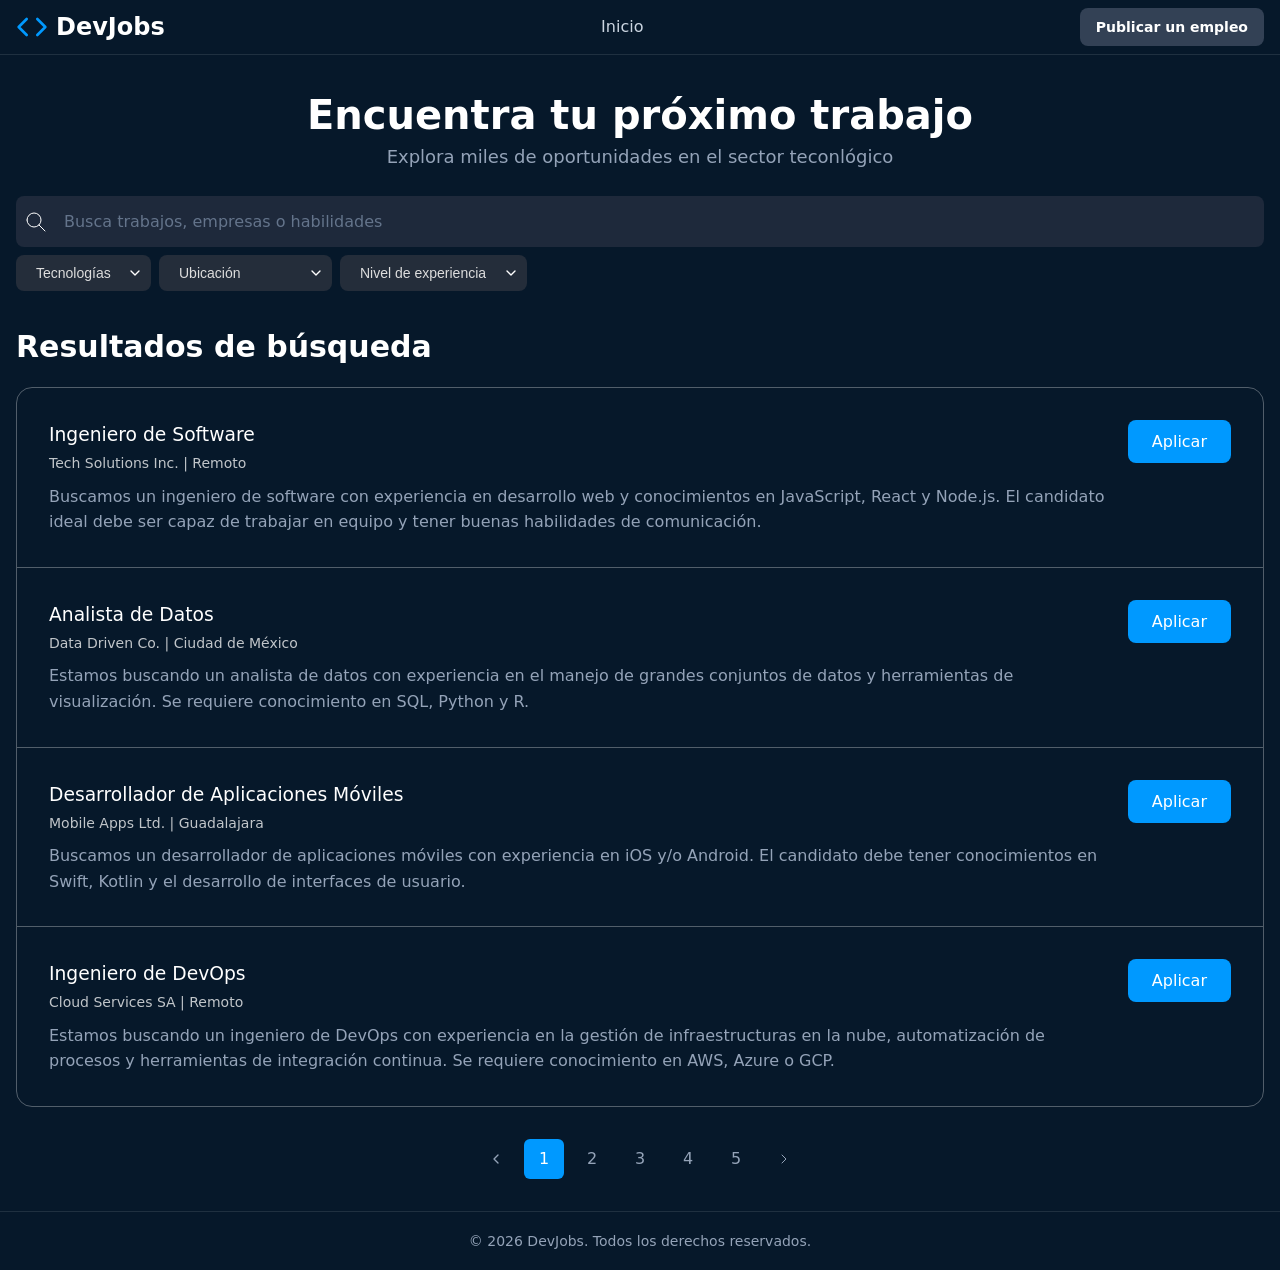
==== HTML-JAVASCRIPT/empleos.html @ cc2488ba "202608141544 - JavaScript - Introducción a JSON" ====
<!DOCTYPE html>
<html lang="es">

<head>
  <title>DevJobs - Empleos</title>
  <meta charset="UTF-8" />
  <meta name="description" content="Listado con empleos y filtros para encontrar el trabajo de tus sueños">

  <link rel="stylesheet" href="./styles.css" />
  <script type = 'module' src="./script.js" ></script>
</head>
<body>  
    <header>
        <h1>
            <svg fill="none" stroke="currentColor" stroke-linecap="round" stroke-linejoin="round" stroke-width="2"
                viewBox="0 0 24 24" xmlns="http://www.w3.org/2000/svg">
                <polyline points="16 18 22 12 16 6"></polyline>
                <polyline points="8 6 2 12 8 18"></polyline>
            </svg>
            DevJobs
        </h1>

        <nav>
            <a href="index.html">Inicio</a>
            <!-- <a href="empleos.html">Empleos</a> -->
        </nav>

        <div>
            <a href="">Publicar un empleo</a>
            <!-- <a href="">Iniciar sesión</a> -->
        </div>
    </header>
    <main>
        <section class="jobs-search">
            <h1>Encuentra tu próximo trabajo</h1>
            <p>Explora miles de oportunidades en el sector teconlógico</p>
            <form id="empleos-search-form" role="search">
                <div class="search-bar">
                    <svg xmlns="http://www.w3.org/2000/svg" width="24" height="24" viewBox="0 0 24 24" fill="none"
                        stroke="currentColor" stroke-width="1" stroke-linecap="round" stroke-linejoin="round"
                        class="icon icon-tabler icons-tabler-outline icon-tabler-search">
                        <path stroke="none" d="M0 0h24v24H0z" fill="none" />
                        <path d="M10 10m-7 0a7 7 0 1 0 14 0a7 7 0 1 0 -14 0" />
                        <path d="M21 21l-6 -6" />
                    </svg>

                    <input name="search" id = "empleos-search-input" required type="text" 
                    placeholder="Busca trabajos, empresas o habilidades">
                </div>
            
                <div class="search-filters">
                    <select name="technology" id="filter-technology">
                        <option value="">Tecnologías</option>
                        <option value="javascript">JavaScript</option>
                        <option value="python">Python</option>
                        <option value="java">Java</option>
                        <option value="react">React</option>
                        <option value="nodejs">Node.js</option>
                        <option value="Kotlin">Kotlin</option>
                        <option value="AWS">AWS</option>
                    </select>
                    <select name="location" id="filter-location">
                        <option value="">Ubicación</option>
                        <option value="remoto">Remoto</option>
                        <option value="cdmx">Ciudad de México</option>
                        <option value="guadalajara">Guadalajara</option>
                        <option value="monterrey">Monterrey</option>
                        <option value="barcelona">Barcelona</option>
                    </select>

                    <select name="experience-level" id="filter-experience-level">
                        <option value="">Nivel de experiencia</option>
                        <option value="junior">Junior</option>
                        <option value="mid">Mid-level</option>
                        <option value="senior">Senior</option>
                        <option value="lead">Lead</option>
                    </select>
                    <span id="filter-selected-value"></span>
                </div>
                </form>
        </section>
        <section>
            <h2>Resultados de búsqueda</h2>
        
            <div class="jobs-listings">
                <article data-technology="react" data-modalidad="remoto" data-experience="junior" class="job-listing-card">
                    <div>
                    <h3>Ingeniero de Software</h3>
                    <small>Tech Solutions Inc. | Remoto</small>
                    <p>
                        Buscamos un ingeniero de software con experiencia en
                        desarrollo web y conocimientos en JavaScript, React y
                        Node.js. El candidato ideal debe ser capaz de trabajar
                        en equipo y tener buenas habilidades de comunicación.
                    </p>
                    </div>
                    <button class="button-apply-job">Aplicar</button>
                </article>
                <article data-technology="python" data-modalidad="cdmx" data-experience="mid" class="job-listing-card">
                    <div>
                        <h3>Analista de Datos</h3>
                        <small>Data Driven Co. | Ciudad de México</small>
                        <p>Estamos buscando un analista de datos con experiencia en el manejo de grandes conjuntos de datos y herramientas de visualización. Se requiere conocimiento en SQL, Python y R.</p>
                    </div>
                    <button class="button-apply-job">Aplicar</button>
                </article>
                <article data-technology="Kotlin" data-modalidad="Guadalajara" data-experience="senior" class="job-listing-card">
                    <div>
                        <h3>Desarrollador de Aplicaciones Móviles</h3>
                        <small>Mobile Apps Ltd. | Guadalajara</small>
                        <p>
                        Buscamos un desarrollador de aplicaciones móviles con
                        experiencia en iOS y/o Android. El candidato debe
                        tener conocimientos en Swift, Kotlin y el desarrollo de
                        interfaces de usuario.
                        </p>
                    </div>
                    <button class="button-apply-job">Aplicar</button>
                </article>
                <article data-technology="AWS" data-modalidad="remoto" data-experience="lead" class="job-listing-card">
                    <div>
                        <h3>Ingeniero de DevOps</h3>
                        <small>Cloud Services SA | Remoto</small>
                        <p>
                        Estamos buscando un ingeniero de DevOps con experiencia en la
                        gestión de infraestructuras en la nube,
                        automatización de procesos y herramientas de integración
                        continua. Se requiere conocimiento en AWS, Azure o GCP.
                        </p>
                    </div>
                    <button class="button-apply-job">Aplicar</button>
                </article>
            </div>
            
        </section>
        <section>
            <nav class="pagination">
            <a href="#">
                <svg width="16"
                    height="16"
                    viewBox="0 0 24 24"
                    fill="none"
                    stroke="currentColor"
                    stroke-width="2"
                    stroke-linecap="round"
                    stroke-linejoin="round">
                <path stroke="none" d="M0 0h24v24H0z" fill="none" />
                <path d="M15 6l-6 6 6 6" />
                </svg>
            </a>

            <a class="is-active" href="#">1</a>
            <a href="#">2</a>
            <a href="#">3</a>
            <a href="#">4</a>
            <a href="#">5</a>

            <a href="#">
                <svg width="16"
                    height="16"
                    viewBox="0 0 24 24"
                    fill="none"
                    stroke="currentColor"
                    stroke-width="1.5"
                    stroke-linecap="round"
                    stroke-linejoin="round"
                    class="icon icon-tabler icons-tabler-outline icon-tabler-chevron-right">
                <path stroke="none" d="M0 0h24v24H0z" fill="none" />
                <path d="M9 6l6 6-6 6" />
                </svg>
            </a>
            </nav>
        </section>      
    </main>

    <footer>
        <small>&copy; 2026 DevJobs. Todos los derechos reservados.</small>
    </footer>

    
</body>

</html>
---- HTML-JAVASCRIPT/styles.css ----
* {
  margin: 0;
  padding: 0;
  box-sizing: border-box;
}

:root {
  --primary: #3b4550;
  --primary-dark: #0a3d66;
  --primary-hover: #0d5ba8;
  --primary-light: #09f;
  --background: #06182a;
  --text-primary: #ffffff;
  --text-secondary: #cbd5e1;
  --text-muted: #94a3b8;
  --border: rgba(255, 255, 255, 0.1);
  --card-bg: #1e293b;
  --shadow: rgba(0, 0, 0, 0.3);
  --input-bg: #1e293b;
  --hsla-example: hsla(210, 100%, 56%, 1);
}

@font-face {
  font-family: 'Inter Variable';
  font-style: normal;
  font-display: swap;
  font-weight: 100 900;
  src: url(https://cdn.jsdelivr.net/fontsource/fonts/inter:vf@latest/latin-wght-normal.woff2) format('woff2-variations');
  unicode-range: U+0000-00FF,U+0131,U+0152-0153,U+02BB-02BC,U+02C6,U+02DA,U+02DC,U+0304,U+0308,U+0329,U+2000-206F,U+20AC,U+2122,U+2191,U+2193,U+2212,U+2215,U+FEFF,U+FFFD;
}

body {
  font-family: system-ui;
  background-color: var(--background);
  color: var(--text-primary);
  min-height: 100vh;
  display: flex;
  flex-direction: column;
  line-height: 1.6;
}

/* Títulos principales */
h1 {
  font-size: 1.5rem;
  line-height: 1.2;
  text-wrap: balance;
  display: flex;
  align-items: center;
  gap: 0.5rem;

  svg {
    width: 2rem;
    height: 2rem;
    color: var(--primary-light);
  }
}

h1 + p {
  text-wrap: balance;
  margin-bottom: 2rem
}

/* Header */
header {
  border-bottom: 1px solid var(--border);
  background: var(--background);
  padding: .5rem 1rem;
  display: flex;
  align-items: center;
  justify-content: space-between;
  gap: 2rem;

  h2 {
    font-size: 1.25rem;
    font-weight: 700;
    color: var(--text-primary);
  }
}

/* Navegación del header a otras páginas */
nav {
  align-items: center;
  gap: 1rem;
  display: flex;

  a {
    text-decoration: none;
    color: var(--text-secondary);
    transition: color 0.2s;
    font-weight: 500;

    &:hover, &:focus {
      color: var(--primary);
      outline: none;
    }
  }
}

/* Botones del Header */
header div a {
  padding: 0.5rem 1rem;
  border-radius: 0.5rem;
  background-color: #334155;
  color: var(--text-primary);
  display: inline-block;
  font-size: 0.875rem;
  font-weight: 700;
  text-decoration: none;
  /* TODO */
}

/* Hero */
main > section:nth-child(1) {
  height: 500px;
  text-align: center;
  display: flex;
  flex-direction: column;
  justify-content: center;
  align-items: center;

  h1 {
    padding-top: 36px;
  }

  & > img {
    position: absolute;
    width: 100%;
    height: 100%;
    object-fit: cover;
    z-index: -1;
    left: 0;
    right: 0;
    mask-image: linear-gradient(to bottom, rgba(16, 25, 34, 1) 5%, rgba(16, 25, 34, 0) 80%);
  }
}

/* Formulario de Búsqueda */
form {
  max-width: 42rem;
  width: 100%;
  margin: 0 auto;
  padding-inline: 1rem;
}

form > div {
  display: flex;
  align-items: center;
  background-color: var(--input-bg);
  border-radius: 0.5rem;
  box-shadow: 0 10px 15px -3px var(--shadow);
  padding: 0.5rem;
  gap: 0.5rem;
}

form span {
  padding-left: 0.75rem;
  color: var(--text-muted);
  display: flex;
  align-items: center;
  flex-shrink: 0;
}

form input[type="text"] {
  flex: 1;
  background: transparent;
  border: none;
  outline: none;
  color: var(--text-primary);
  padding: 0.75rem 0.5rem;
  font-size: 1rem;
  font-family: inherit;
}

form input[type="text"]::placeholder {
  color: #64748b;
}

button {
  padding: 0.75rem 1.5rem;
  border-radius: 0.5rem;
  background-color: var(--primary);
  color: white;
  font-weight: 400;
  border: none;
  cursor: pointer;
  transition: all 0.2s;
  font-family: inherit;
  font-size: 1rem;
  white-space: nowrap;

  &:hover, /* pseudo-clase que significa que el ratón está encima */
  &:focus { /* pseudo-clase que significa que el elemento tiene el foco */
    background-color: var(--primary-hover);
    outline: 2px solid white;
    outline-offset: 2px;
  }

  &:active { 
    transform: scale(0.90)
  }

  &:disabled {
    opacity: .5;
    pointer-events: none;
  }
}

/* Features Section */
main > section:nth-child(2) {
  padding-inline: 1rem;
  background-color: var(--background);
  padding-top: 2rem;

  & > header {
    gap: 2px;
    flex-direction: column;

    h2 {
      margin-bottom: 0;
    }

    p {
      opacity: .75;
    }
  }

  & > div {
    max-width: 1280px;
    margin: 0 auto;
  }
}

main > section:nth-child(2) h2 {
  font-size: 1.875rem;
  font-weight: 700;
  color: var(--text-primary);
  margin-bottom: 1rem;
}

main > section:nth-child(2) > div > div:first-child > p {
  font-size: 1.125rem;
  color: var(--text-muted);
  max-width: 42rem;
  margin: 0 auto;
}

/* Grid de Features */
main > section:nth-child(2) footer {
  display: grid;
  grid-template-columns: repeat(auto-fit, minmax(280px, 1fr));
  gap: 16px
}

/* Feature Cards */
/* article {
  background-color: var(--card-bg);
  padding: 2rem;
  margin-bottom: 16px;
  border-radius: 0.5rem;                   
  box-shadow: 0px 1px 3px 0 var(--shadow); 

  svg {
    color: var(--primary-light);          
    background: rgba(0, 153, 255, 0.3);  
    border-radius: 9999px;               
    width: 64px;                         
    height: 64px;                        
    padding: 16px;                       
  }

  h3 {
    font-weight: 500;
  }

  p {
    color: var(--text-muted);
  }
} */

/* Footer */
footer {
  background-color: var(--background);
  border-top: 1px solid var(--border);
  text-align: center;
  padding: 16px;

  small {
    color: var(--text-muted);
    font-size: 0.875rem;
  }
}

article {
  background-color: var(--card-bg);
  padding: 2rem;
  margin-bottom: 16px;
  border-radius: 0.5rem;
  box-shadow: 0px 1px 3px 0px rgba(0, 0, 0, 0.5);

  svg {
    color: var(--primary-light);
    background: rgba(0, 153, 255, .3);
    width: 64px;
    height: 64px;
    border-radius: 100%;
    padding: 16px;
  }

  p {
    color: var(--text-muted);
  }

  h3 {
    font-weight: 500;
  }
}

/* Jobs Search */

.jobs-search {
  margin: 0;
  padding: 0;
  height: auto !important;

  h1 {
    font-size: 2.5rem;
    margin-bottom: .25rem;
  }

  p {
    font-size: 1.125rem;
    color: var(--text-muted);
    margin-bottom: 1.5rem;
  }

  .search-bar {
    background: var(--input-bg);
    padding: .25rem .5rem;
  }

  .search-filters {
    display: flex;
    flex-wrap: wrap;
    margin-top: .5rem;
  }

  form {
  width: 100%;
  max-width: 1280px;
  }

  form div {
    background: none;
    box-shadow: none;
    padding: 0;
  }
}

.jobs-listings {
  border: 1px solid rgba(255, 255, 255, .3);
  border-radius: 1rem;
  margin: 1rem;
  .job-listing-card {
    background: none;
    box-shadow: none;
    border-radius: 0;
    border-bottom: 1px solid rgba(255, 255, 255, .3);
    margin: 0;

    display: flex;
    align-items: start;
    gap: 1rem;

    &.is-hidden{
      display: none;
    }

    small {
      font-size: .875rem;
      opacity: .75;
    }

    p {
      margin-top: 0.5rem;
    }

    &:last-child {
      border-bottom: none;
    }
  }
}

.pagination {
  display: flex;
  justify-content: center;
  gap: 0.5rem;
  margin-block: 2rem;

  a {
    display: flex;
    align-items: center;
    justify-content: center;
    width: 2.5rem;
    height: 2.5rem;
    text-decoration: none;
    color: var(--text-muted);
    border-radius: 0.375rem;
    transition: all .3s;

    &:hover {
      background-color: #fff;
    }

    &.is-active, &:focus{
      background-color: var(--primary-light);
      color: white;
      pointer-events: none;
    }

    &:active {
      transform: scale(0.90)
    }
  }
}

.button-apply-job{
  background: #09f;
  &.is-applied{
    background: green;
    cursor: not-allowed;  
    pointer-events: none;
  }
}

select {
  padding: 0.625rem 1.25rem;
  background-color: #242d3a;
  border: 0;
  border-radius: 0.5rem;
  font-size: 0.875rem;
  color: #ddd;
  cursor: pointer;
  transition: all 0.2s;
  appearance: none;
  background-image: url("data:image/svg+xml,%3Csvg xmlns='http://www.w3.org/2000/svg' width='16' height='16' viewBox='0 0 24 24' fill='none' stroke='white' stroke-width='2' stroke-linecap='round' stroke-linejoin='round'%3E%3Cpath d='M6 9l6 6 6-6'/%3E%3C/svg%3E");
  background-repeat: no-repeat;
  background-position: right 0.5rem center;
  padding-right: 2.5rem;

  &:hover {
    background-color: var(--primary-hover);
    color: white;
  }

  &:focus {
    outline: 2px solid #1173d4;
    outline-offset: 2px;
  }
}
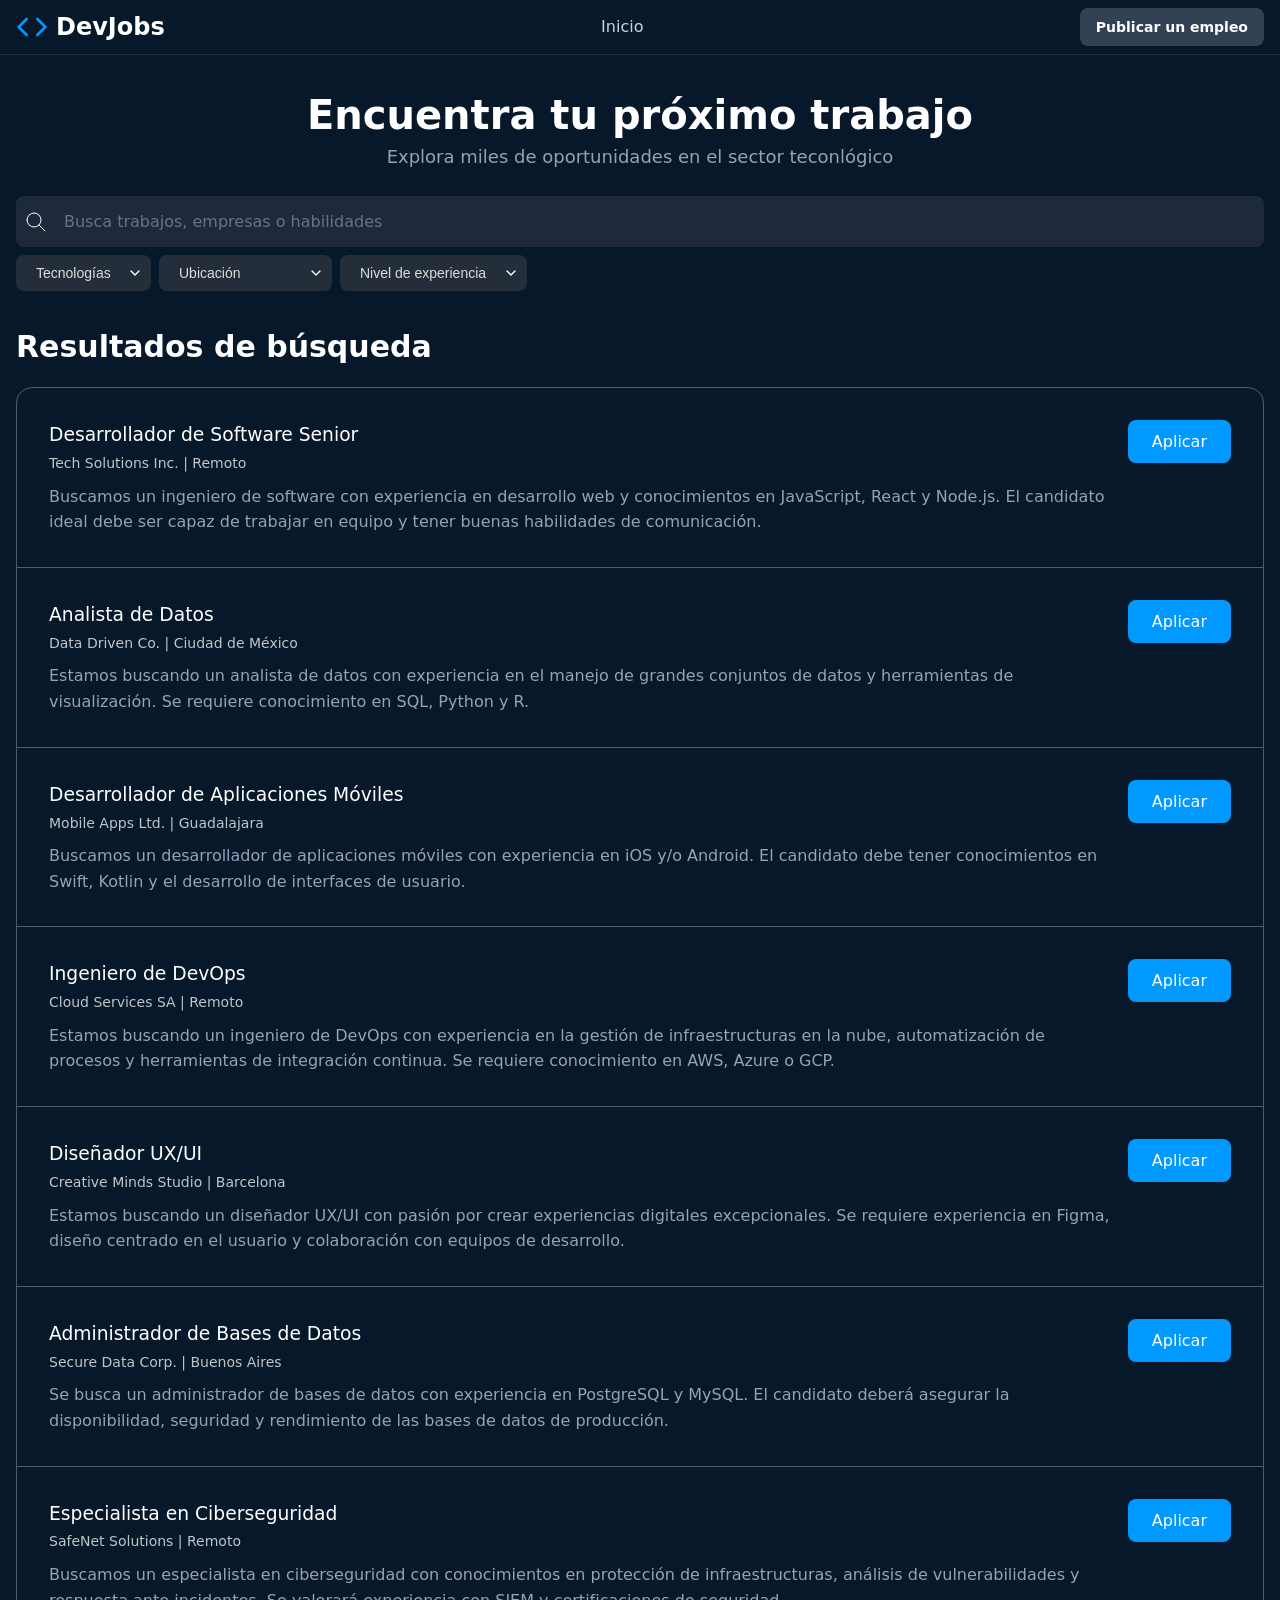
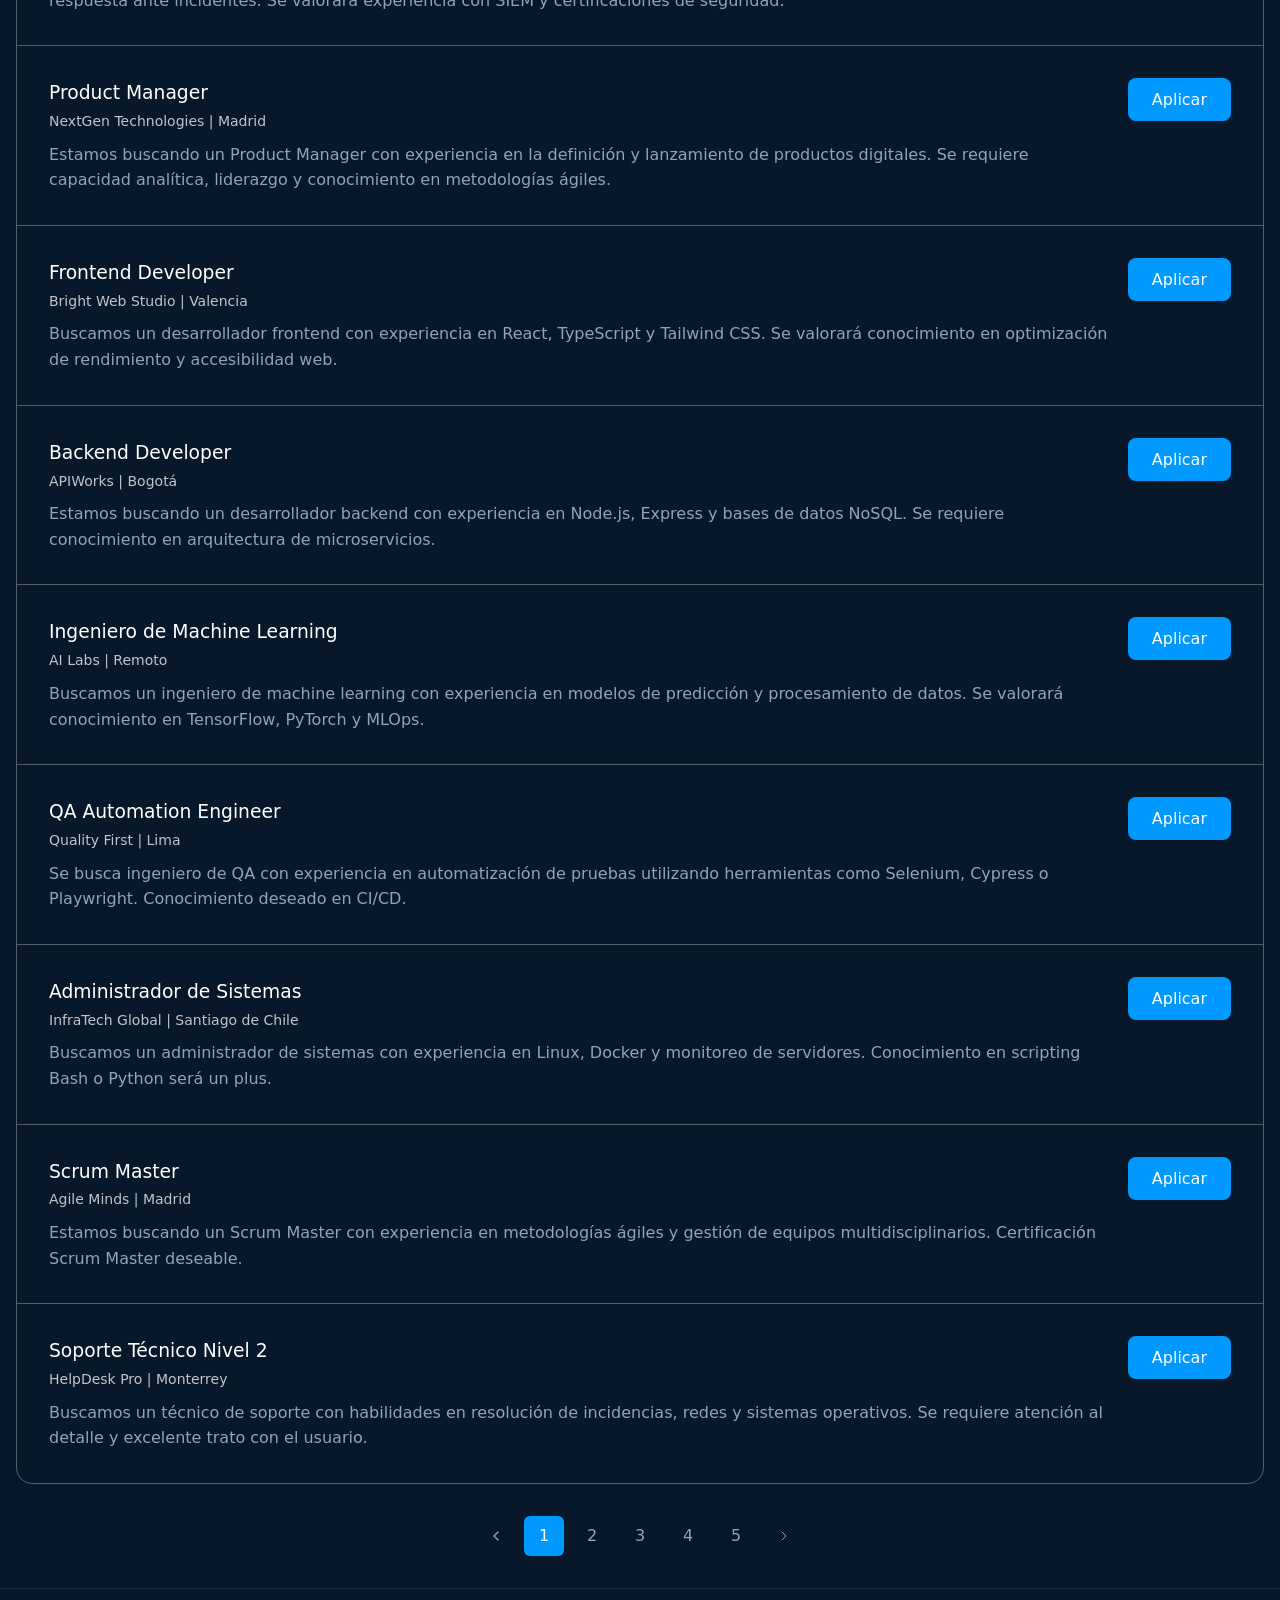
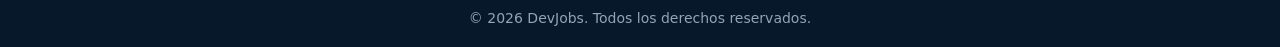
==== commit 24547f24: "202608162243 - JavaScript - Separando código en módulos de JavaScript" ====
--- a/HTML-JAVASCRIPT/empleos.html
+++ b/HTML-JAVASCRIPT/empleos.html
@@ -7,7 +7,7 @@
   <meta name="description" content="Listado con empleos y filtros para encontrar el trabajo de tus sueños">
 
   <link rel="stylesheet" href="./styles.css" />
-  <script type = 'module' src="./script.js" ></script>
+  <script type ="module" src="./main.js" ></script>
 </head>
 <body>  
     <header>
@@ -58,6 +58,7 @@
                         <option value="nodejs">Node.js</option>
                         <option value="Kotlin">Kotlin</option>
                         <option value="AWS">AWS</option>
+                        <option value="mobile">Mobile</option>
                     </select>
                     <select name="location" id="filter-location">
                         <option value="">Ubicación</option>
@@ -83,53 +84,7 @@
             <h2>Resultados de búsqueda</h2>
         
             <div class="jobs-listings">
-                <article data-technology="react" data-modalidad="remoto" data-experience="junior" class="job-listing-card">
-                    <div>
-                    <h3>Ingeniero de Software</h3>
-                    <small>Tech Solutions Inc. | Remoto</small>
-                    <p>
-                        Buscamos un ingeniero de software con experiencia en
-                        desarrollo web y conocimientos en JavaScript, React y
-                        Node.js. El candidato ideal debe ser capaz de trabajar
-                        en equipo y tener buenas habilidades de comunicación.
-                    </p>
-                    </div>
-                    <button class="button-apply-job">Aplicar</button>
-                </article>
-                <article data-technology="python" data-modalidad="cdmx" data-experience="mid" class="job-listing-card">
-                    <div>
-                        <h3>Analista de Datos</h3>
-                        <small>Data Driven Co. | Ciudad de México</small>
-                        <p>Estamos buscando un analista de datos con experiencia en el manejo de grandes conjuntos de datos y herramientas de visualización. Se requiere conocimiento en SQL, Python y R.</p>
-                    </div>
-                    <button class="button-apply-job">Aplicar</button>
-                </article>
-                <article data-technology="Kotlin" data-modalidad="Guadalajara" data-experience="senior" class="job-listing-card">
-                    <div>
-                        <h3>Desarrollador de Aplicaciones Móviles</h3>
-                        <small>Mobile Apps Ltd. | Guadalajara</small>
-                        <p>
-                        Buscamos un desarrollador de aplicaciones móviles con
-                        experiencia en iOS y/o Android. El candidato debe
-                        tener conocimientos en Swift, Kotlin y el desarrollo de
-                        interfaces de usuario.
-                        </p>
-                    </div>
-                    <button class="button-apply-job">Aplicar</button>
-                </article>
-                <article data-technology="AWS" data-modalidad="remoto" data-experience="lead" class="job-listing-card">
-                    <div>
-                        <h3>Ingeniero de DevOps</h3>
-                        <small>Cloud Services SA | Remoto</small>
-                        <p>
-                        Estamos buscando un ingeniero de DevOps con experiencia en la
-                        gestión de infraestructuras en la nube,
-                        automatización de procesos y herramientas de integración
-                        continua. Se requiere conocimiento en AWS, Azure o GCP.
-                        </p>
-                    </div>
-                    <button class="button-apply-job">Aplicar</button>
-                </article>
+                
             </div>
             
         </section>
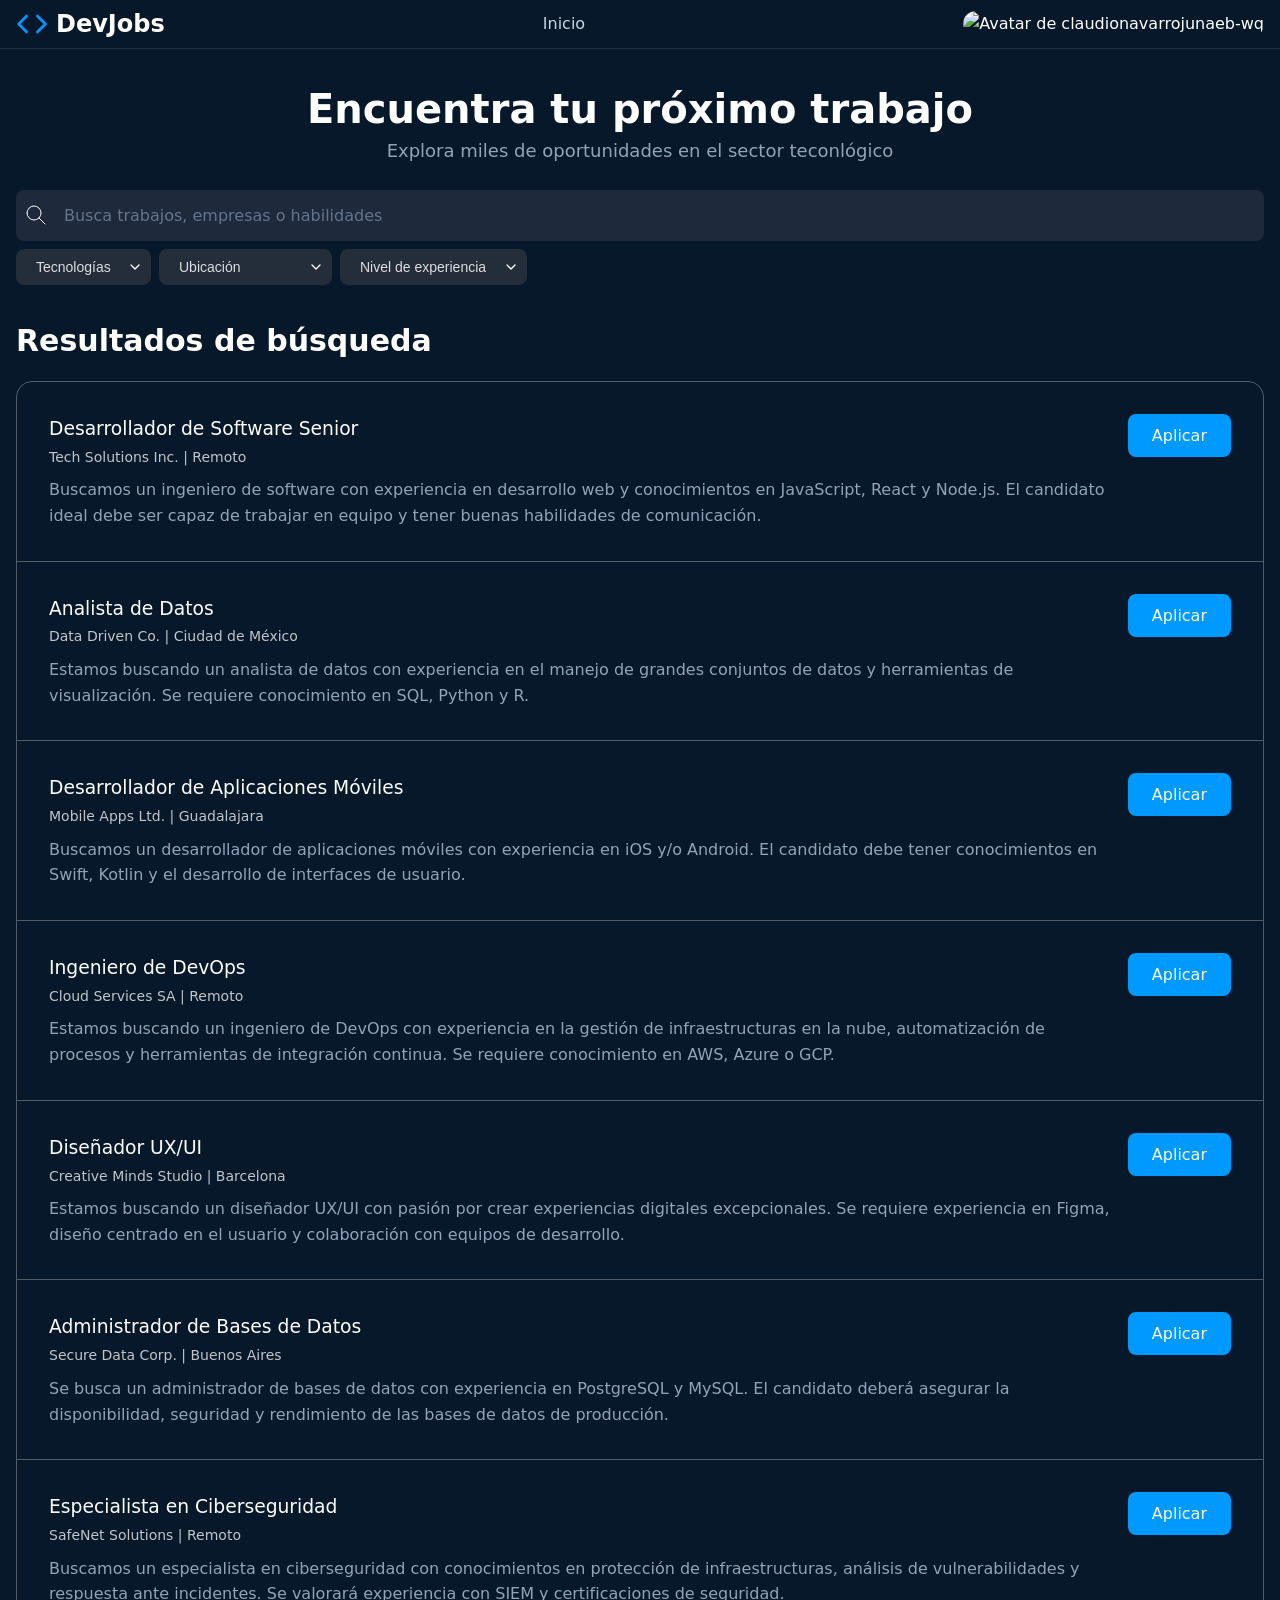
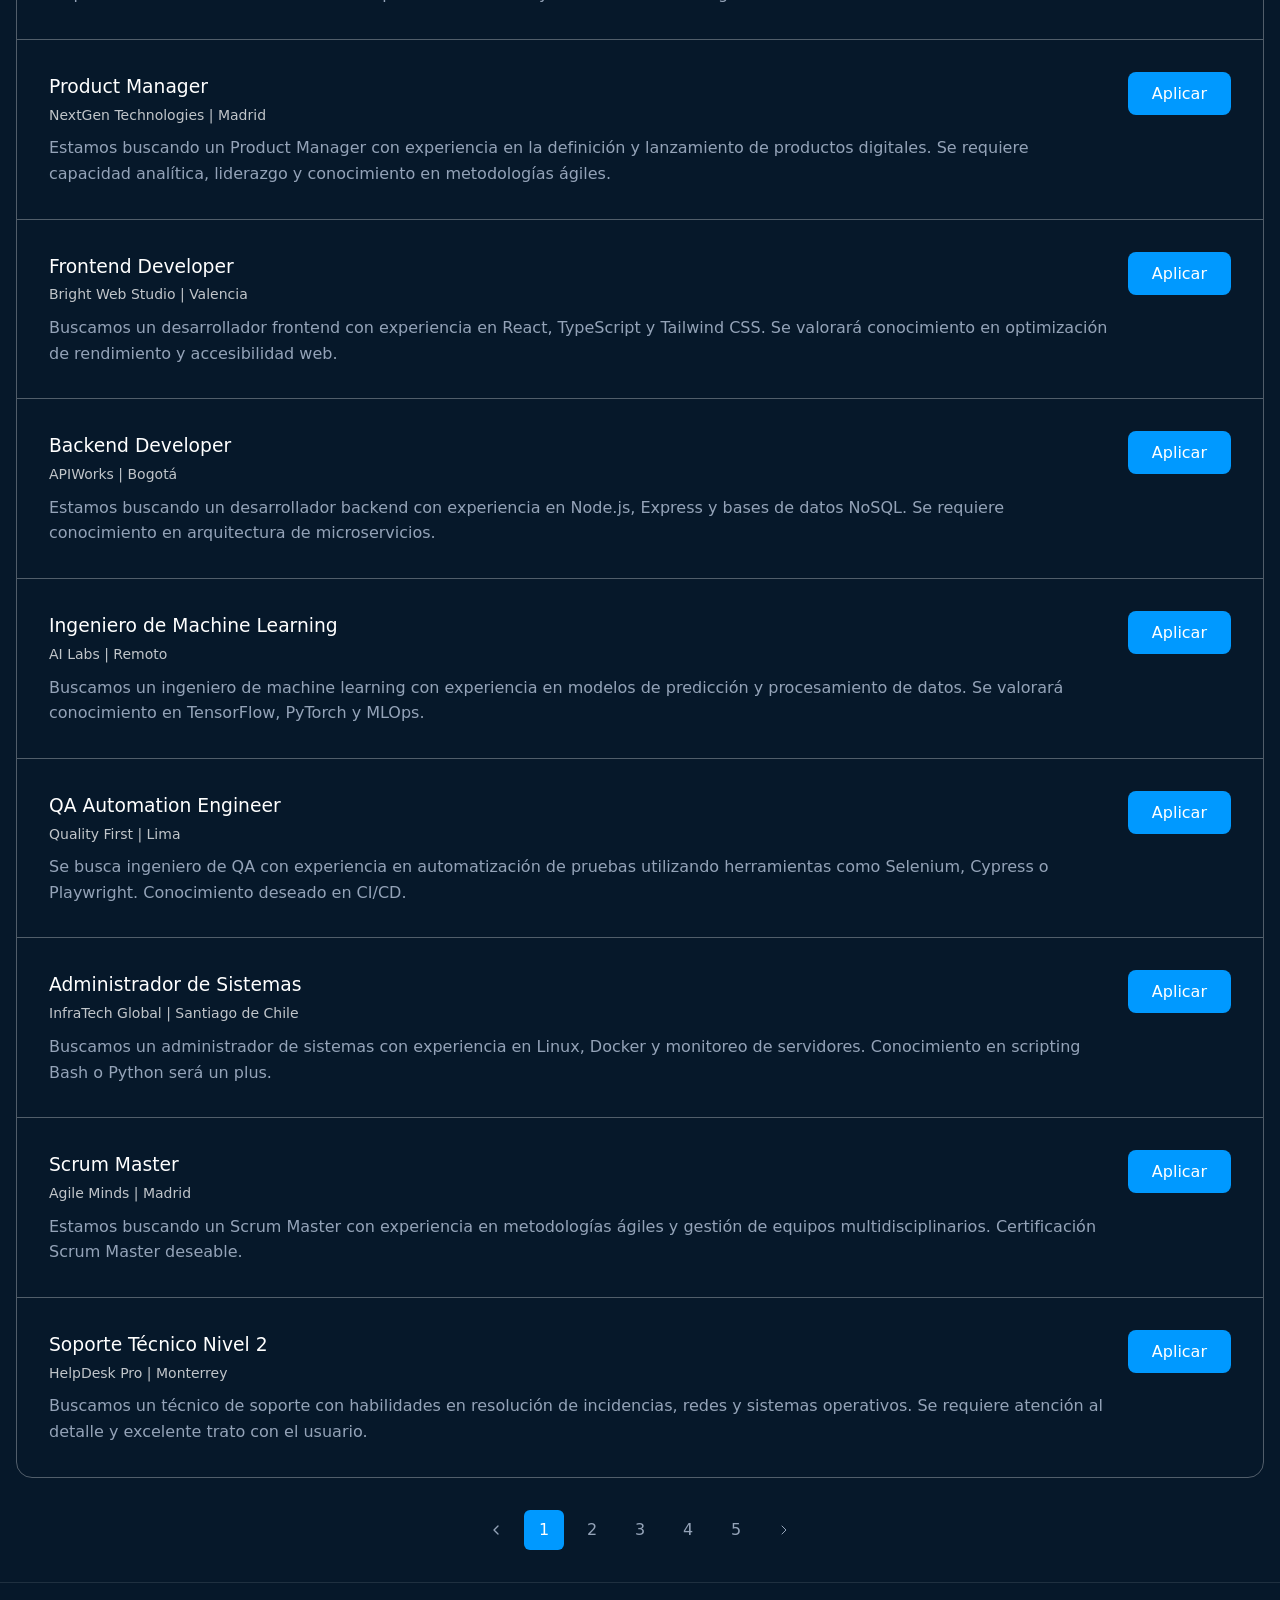
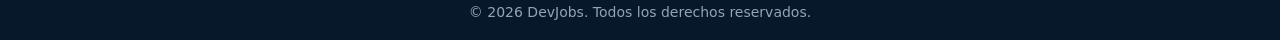
==== commit 728cb836: "20260817 - JavaScript - Ejercicios prácticos con el buscador de empleos" ====
--- a/HTML-JAVASCRIPT/empleos.html
+++ b/HTML-JAVASCRIPT/empleos.html
@@ -26,8 +26,7 @@
         </nav>
 
         <div>
-            <a href="">Publicar un empleo</a>
-            <!-- <a href="">Iniciar sesión</a> -->
+            <devjobs-avatar service="github" username = "claudionavarrojunaeb-wq" size = "22"></devjobs-avatar>
         </div>
     </header>
     <main>
